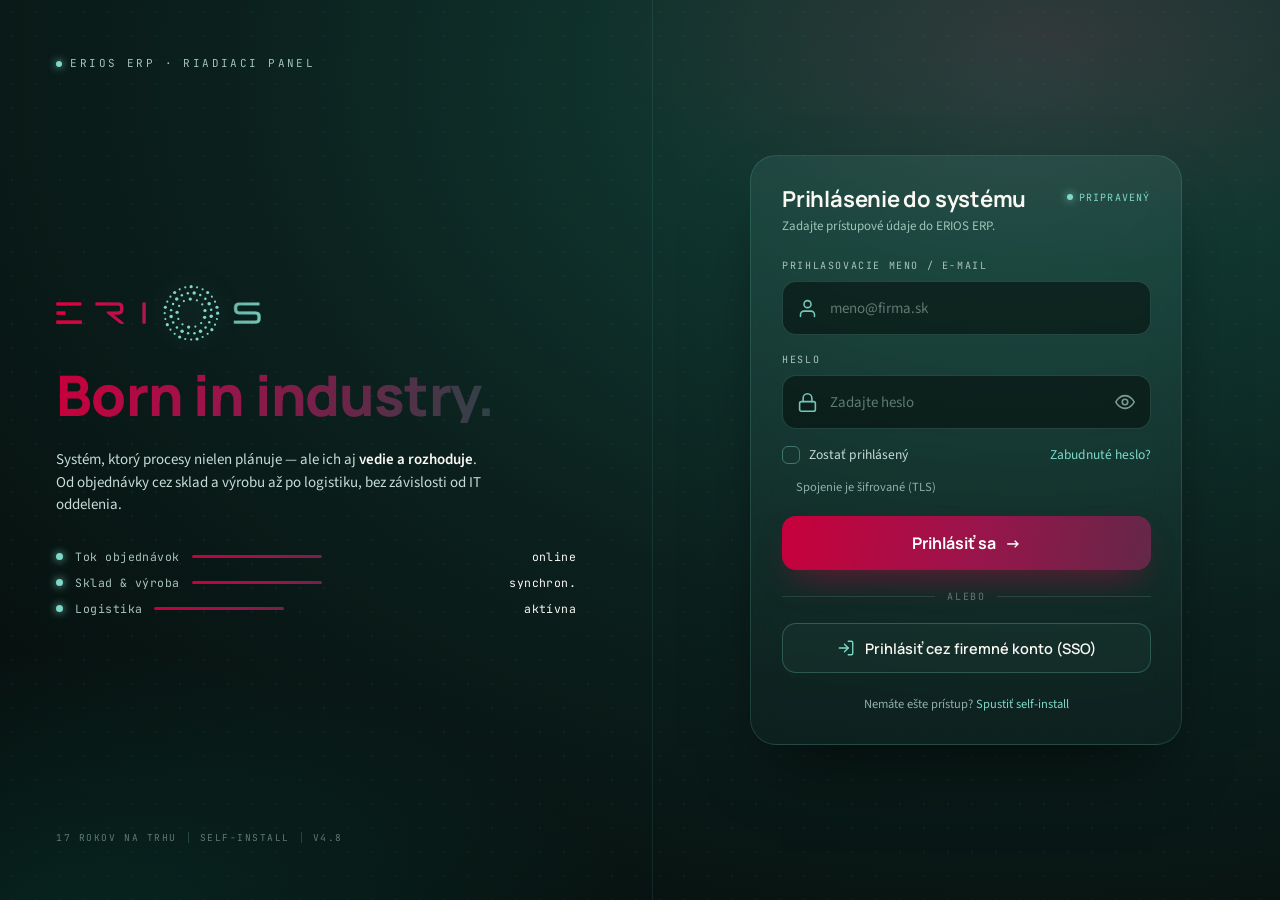
==== eri-login.html @ 65084e78 "Create eri-login.html" ====
<!DOCTYPE html><html lang="sk"><head><meta charset="UTF-8">
<meta name="viewport" content="width=device-width, initial-scale=1.0">
<meta name="theme-color" content="#0B201D">
<title>ERIOS ERP — Prihlásenie</title>
<link rel="preconnect" href="https://fonts.googleapis.com"><link rel="preconnect" href="https://fonts.gstatic.com" crossorigin>
<link href="https://fonts.googleapis.com/css2?family=Manrope:wght@500;600;700;800&family=Source+Sans+3:ital,wght@0,400;0,500;0,600;1,400&family=JetBrains+Mono:wght@400;500;700&display=swap" rel="stylesheet">
<style>
:root{--crimson:#C8003C;--magenta:#98154B;--plum:#6C2448;--teal:#0C5448;--teal-ink:#0B201D;
  --paper:#FAF8F3;--ink:#0E211C;--teal-light:#7FD9C9;
  --grad:linear-gradient(100deg,var(--crimson) 0%,var(--magenta) 32%,var(--plum) 55%,var(--teal) 100%);
  --font-d:'Manrope',system-ui,sans-serif;--font-b:'Source Sans 3',system-ui,sans-serif;--font-m:'JetBrains Mono',ui-monospace,monospace}
*{margin:0;padding:0;box-sizing:border-box}
html,body{height:100%}
body{font-family:var(--font-b);color:var(--paper);background:#050b0a;-webkit-font-smoothing:antialiased;min-height:100vh;
  display:grid;place-items:stretch}

/* ====== layout shell ====== */
#app{position:relative;min-height:100vh;overflow:hidden;isolation:isolate;display:grid;
  grid-template-columns:1.02fr .98fr;
  background:radial-gradient(120% 120% at 80% 8%,#15463c 0%,var(--teal-ink) 52%,#050b0a 100%)}
#app::before{content:"";position:absolute;inset:0;z-index:0;pointer-events:none;
  background:
    radial-gradient(60% 40% at 82% 4%,rgba(200,0,60,.16),transparent 60%),
    radial-gradient(72% 50% at 6% 102%,rgba(12,84,72,.34),transparent 60%),
    radial-gradient(rgba(127,217,201,.055) 1px,transparent 1.5px) 0 0/24px 24px}

/* ====== left: brand / story panel ====== */
.side{position:relative;z-index:6;display:flex;flex-direction:column;justify-content:space-between;
  padding:clamp(34px,4.4vw,64px);border-right:1px solid rgba(127,217,201,.10)}
.side .top{display:flex;align-items:center;gap:14px;opacity:0;animation:rise .7s .05s cubic-bezier(.2,.7,.2,1) forwards}
.tag{font-family:var(--font-m);font-size:11px;letter-spacing:.22em;text-transform:uppercase;color:#9fc3ba}
.tag .pip{display:inline-block;width:6px;height:6px;border-radius:50%;background:var(--teal-light);box-shadow:0 0 8px var(--teal-light);margin-right:8px;vertical-align:middle;animation:pulse 2.6s ease-in-out infinite}

.hero{display:flex;flex-direction:column;gap:26px;max-width:520px}
.logo-live{display:flex;align-items:center;height:clamp(46px,4.4vw,60px);opacity:0;animation:rise .8s .14s cubic-bezier(.2,.7,.2,1) forwards}
.logo-live .eri{height:100%;width:auto;display:block}
.logo-live .s{height:100%;width:auto;display:block;margin-left:13px}
.logo-live .o-spin{height:100%;aspect-ratio:1;display:block;margin-left:15px;filter:drop-shadow(0 0 12px rgba(127,217,201,.32))}
.o-spin circle{fill:var(--teal-light)}.o-spin .ring{transform-origin:50px 50px}
.o-spin .rA{animation:spin 42s linear infinite}.o-spin .rB{animation:spin 30s linear infinite reverse}.o-spin .rC{animation:spin 22s linear infinite}
@keyframes spin{to{transform:rotate(360deg)}}

.born-grad{font-family:var(--font-d);font-weight:800;font-size:clamp(34px,4.6vw,56px);line-height:1.0;letter-spacing:-.015em;
  background:var(--grad);-webkit-background-clip:text;background-clip:text;color:transparent;
  opacity:0;animation:rise .8s .22s cubic-bezier(.2,.7,.2,1) forwards}
.lede{font-size:clamp(15px,1.1vw,17px);line-height:1.5;color:#c6ddd6;max-width:430px;
  opacity:0;animation:rise .8s .3s cubic-bezier(.2,.7,.2,1) forwards}
.lede b{color:var(--paper);font-weight:600}

/* telemetry strip — industrial control-panel flavour */
.telemetry{display:flex;flex-direction:column;gap:11px;margin-top:6px;
  opacity:0;animation:rise .8s .38s cubic-bezier(.2,.7,.2,1) forwards}
.tele-row{display:flex;align-items:center;gap:12px;font-family:var(--font-m);font-size:11.5px;letter-spacing:.04em;color:#a9c4bc}
.tele-row .dot{width:7px;height:7px;border-radius:50%;background:var(--teal-light);box-shadow:0 0 8px var(--teal-light);flex:0 0 auto}
.tele-row .val{color:var(--paper);margin-left:auto}
.tele-row .track{flex:1;height:3px;border-radius:99px;background:rgba(127,217,201,.14);overflow:hidden;max-width:130px}
.tele-row .track i{display:block;height:100%;border-radius:99px;background:var(--grad);background-size:200% 100%;animation:flow 3.4s linear infinite}

.side .foot{display:flex;align-items:center;gap:11px;font-family:var(--font-m);font-size:9.5px;letter-spacing:.16em;text-transform:uppercase;color:#5f7a72;
  opacity:0;animation:rise .8s .5s cubic-bezier(.2,.7,.2,1) forwards}
.side .foot .bar{width:1px;height:11px;background:rgba(127,217,201,.22)}

/* ====== right: login form panel ====== */
.formwrap{position:relative;z-index:6;display:flex;align-items:center;justify-content:center;padding:clamp(28px,3.4vw,56px)}
.card{width:100%;max-width:432px;background:linear-gradient(180deg,rgba(127,217,201,.10),rgba(127,217,201,.03));
  border:1px solid rgba(127,217,201,.16);border-radius:26px;padding:clamp(26px,2.4vw,38px);
  backdrop-filter:blur(14px);-webkit-backdrop-filter:blur(14px);box-shadow:0 34px 70px -30px rgba(0,0,0,.72);
  opacity:0;animation:rise .8s .3s cubic-bezier(.2,.7,.2,1) forwards}
.card-head{display:flex;justify-content:space-between;align-items:flex-start;margin-bottom:24px;gap:14px}
.card-head h1{font-family:var(--font-d);font-weight:700;font-size:22px;letter-spacing:-.01em;line-height:1.15}
.card-head .sub{font-size:13px;color:#9fc3ba;margin-top:5px}
.mode{font-family:var(--font-m);font-size:10px;letter-spacing:.12em;text-transform:uppercase;color:var(--teal-light);
  display:flex;align-items:center;gap:6px;white-space:nowrap;padding-top:4px}
.mode .pip{width:6px;height:6px;border-radius:50%;background:var(--teal-light);box-shadow:0 0 8px var(--teal-light)}

.field-label{font-family:var(--font-m);font-size:10px;letter-spacing:.16em;text-transform:uppercase;color:#a9c4bc;margin:18px 0 9px;display:block}
.field-label:first-of-type{margin-top:0}
.field{position:relative;display:flex;align-items:center;gap:12px;background:rgba(5,11,10,.55);
  border:1.5px solid rgba(127,217,201,.2);border-radius:14px;padding:0 14px;height:54px;
  transition:border-color .2s,box-shadow .2s,background .2s}
.field.on{border-color:var(--teal-light);box-shadow:0 0 0 4px rgba(127,217,201,.12);background:rgba(5,11,10,.7)}
#app.error .field{border-color:#ff476f;box-shadow:0 0 0 4px rgba(200,0,60,.16)}
.field .ic{flex:0 0 auto;width:21px;height:21px;color:var(--teal-light);opacity:.9}
.field input{flex:1;background:none;border:0;outline:none;color:var(--paper);font-family:var(--font-b);font-size:15px;height:100%}
.field input::placeholder{color:#5f7a72}
.field .eye{flex:0 0 auto;width:22px;height:22px;color:#7c9a92;cursor:pointer;transition:color .2s}
.field .eye:hover{color:var(--teal-light)}

.row{display:flex;align-items:center;justify-content:space-between;margin-top:16px;gap:10px}
.remember{display:flex;align-items:center;gap:9px;cursor:pointer;font-size:13.5px;color:#c6ddd6;user-select:none}
.box{width:18px;height:18px;border-radius:6px;border:1.5px solid rgba(127,217,201,.4);display:grid;place-items:center;transition:.18s;flex:0 0 auto}
.remember input{display:none}
.remember input:checked + .box{background:var(--grad);border-color:transparent}
.box svg{width:11px;height:11px;color:#fff;opacity:0;transition:.18s;transform:scale(.6)}
.remember input:checked + .box svg{opacity:1;transform:scale(1)}
.forgot{font-size:13.5px;color:var(--teal-light);text-decoration:none;transition:.2s}
.forgot:hover{text-decoration:underline;text-underline-offset:3px}

.hint{display:flex;align-items:center;gap:8px;margin-top:14px;min-height:16px;font-size:12.5px;color:#8fb0a8;transition:color .2s}
.hint .pip{width:6px;height:6px;border-radius:50%;background:var(--teal-light);box-shadow:0 0 8px var(--teal-light);flex:0 0 auto;opacity:0;transition:.2s}
#app.scanning .hint{color:var(--teal-light)}#app.scanning .hint .pip{opacity:1}
#app.error .hint{color:#ff7d9c}#app.error .hint .pip{opacity:1;background:#ff476f;box-shadow:0 0 8px #ff476f}

.btn{margin-top:20px;width:100%;height:54px;border:0;cursor:pointer;border-radius:14px;background:var(--grad);background-size:170% 100%;
  color:#fff;font-family:var(--font-d);font-weight:700;font-size:16px;display:flex;align-items:center;justify-content:center;gap:9px;
  box-shadow:0 16px 34px -14px rgba(200,0,60,.6);transition:transform .16s,box-shadow .25s,background-position .4s}
.btn:hover{transform:translateY(-2px);background-position:100% 0;box-shadow:0 22px 44px -14px rgba(200,0,60,.7)}
.btn:active{transform:translateY(0)}
.btn .arr{transition:transform .2s}.btn:hover .arr{transform:translateX(4px)}
#app.scanning .btn{pointer-events:none;opacity:.85}

.divider{display:flex;align-items:center;gap:12px;margin:20px 0;color:#5f7a72;font-family:var(--font-m);font-size:10px;letter-spacing:.16em;text-transform:uppercase}
.divider::before,.divider::after{content:"";flex:1;height:1px;background:rgba(127,217,201,.16)}
.btn-sso{width:100%;height:50px;border:1px solid rgba(127,217,201,.25);background:rgba(127,217,201,.04);cursor:pointer;border-radius:14px;
  color:var(--paper);font-family:var(--font-d);font-weight:600;font-size:14.5px;display:flex;align-items:center;justify-content:center;gap:10px;
  transition:border-color .2s,background .2s,transform .16s}
.btn-sso:hover{border-color:var(--teal-light);background:rgba(127,217,201,.09);transform:translateY(-1px)}
.btn-sso svg{width:18px;height:18px;color:var(--teal-light)}

.note{margin-top:22px;text-align:center;font-size:12.5px;color:#8fb0a8}
.note a{color:var(--teal-light);text-decoration:none}.note a:hover{text-decoration:underline;text-underline-offset:3px}

@keyframes spin{to{transform:rotate(360deg)}}
@keyframes rise{from{opacity:0;transform:translateY(14px)}to{opacity:1;transform:none}}
@keyframes pulse{0%,100%{opacity:1}50%{opacity:.35}}
@keyframes flow{to{background-position:200% 0}}
#app.error .card{animation:shake .42s cubic-bezier(.36,.07,.19,.97)}
@keyframes shake{10%,90%{transform:translateX(-2px)}20%,80%{transform:translateX(4px)}30%,50%,70%{transform:translateX(-6px)}40%,60%{transform:translateX(6px)}}
@media (prefers-reduced-motion:reduce){*{animation:none!important}.side .top,.logo-live,.born-grad,.lede,.telemetry,.side .foot,.card{opacity:1}}

/* ====== responsive: stack on narrow screens ====== */
@media (max-width:900px){
  #app{grid-template-columns:1fr}
  .side{border-right:0;border-bottom:1px solid rgba(127,217,201,.10);padding:30px 26px 28px;gap:22px}
  .side .top{margin-bottom:4px}
  .hero{gap:18px}
  .telemetry,.side .foot{display:none}
  .born-grad{font-size:clamp(30px,9vw,40px)}
  .lede{font-size:14.5px}
  .formwrap{padding:26px 22px 40px}
}
@media (max-width:480px){
  .card{padding:24px 20px;border-radius:22px}
  .card-head h1{font-size:20px}
}
</style></head>
<body><div id="app">

  <!-- LEFT: brand / story -->
  <aside class="side">
    <div class="top">
      <span class="tag"><span class="pip"></span>ERIOS ERP · Riadiaci panel</span>
    </div>

    <div class="hero">
      <div class="logo-live">
        <img class="eri" alt="ERI" src="[data-uri]">
        <svg class="o-spin" viewBox="0 0 100 100" aria-hidden="true">
  <g class="ring rA"><circle cx="97.00" cy="50.00" r="2.80"/><circle cx="95.82" cy="60.46" r="1.90"/><circle cx="92.35" cy="70.39" r="1.90"/><circle cx="86.75" cy="79.30" r="2.80"/><circle cx="79.30" cy="86.75" r="1.90"/><circle cx="70.39" cy="92.35" r="1.90"/><circle cx="60.46" cy="95.82" r="2.80"/><circle cx="50.00" cy="97.00" r="1.90"/><circle cx="39.54" cy="95.82" r="1.90"/><circle cx="29.61" cy="92.35" r="2.80"/><circle cx="20.70" cy="86.75" r="1.90"/><circle cx="13.25" cy="79.30" r="1.90"/><circle cx="7.65" cy="70.39" r="2.80"/><circle cx="4.18" cy="60.46" r="1.90"/><circle cx="3.00" cy="50.00" r="1.90"/><circle cx="4.18" cy="39.54" r="2.80"/><circle cx="7.65" cy="29.61" r="1.90"/><circle cx="13.25" cy="20.70" r="1.90"/><circle cx="20.70" cy="13.25" r="2.80"/><circle cx="29.61" cy="7.65" r="1.90"/><circle cx="39.54" cy="4.18" r="1.90"/><circle cx="50.00" cy="3.00" r="2.80"/><circle cx="60.46" cy="4.18" r="1.90"/><circle cx="70.39" cy="7.65" r="1.90"/><circle cx="79.30" cy="13.25" r="2.80"/><circle cx="86.75" cy="20.70" r="1.90"/><circle cx="92.35" cy="29.61" r="1.90"/><circle cx="95.82" cy="39.54" r="2.80"/></g>
  <g class="ring rB"><circle cx="85.60" cy="55.38" r="3.10"/><circle cx="82.19" cy="66.12" r="2.20"/><circle cx="75.64" cy="75.27" r="2.20"/><circle cx="66.57" cy="81.96" r="3.10"/><circle cx="55.88" cy="85.52" r="2.20"/><circle cx="44.62" cy="85.60" r="2.20"/><circle cx="33.88" cy="82.19" r="3.10"/><circle cx="24.73" cy="75.64" r="2.20"/><circle cx="18.04" cy="66.57" r="2.20"/><circle cx="14.48" cy="55.88" r="3.10"/><circle cx="14.40" cy="44.62" r="2.20"/><circle cx="17.81" cy="33.88" r="2.20"/><circle cx="24.36" cy="24.73" r="3.10"/><circle cx="33.43" cy="18.04" r="2.20"/><circle cx="44.12" cy="14.48" r="2.20"/><circle cx="55.38" cy="14.40" r="3.10"/><circle cx="66.12" cy="17.81" r="2.20"/><circle cx="75.27" cy="24.36" r="2.20"/><circle cx="81.96" cy="33.43" r="3.10"/><circle cx="85.52" cy="44.12" r="2.20"/></g>
  <g class="ring rC"><circle cx="73.88" cy="57.39" r="2.90"/><circle cx="67.71" cy="67.64" r="2.00"/><circle cx="57.49" cy="73.85" r="2.00"/><circle cx="45.54" cy="74.60" r="2.90"/><circle cx="34.62" cy="69.71" r="2.00"/><circle cx="27.22" cy="60.31" r="2.00"/><circle cx="25.04" cy="48.54" r="2.90"/><circle cx="28.58" cy="37.11" r="2.00"/><circle cx="37.02" cy="28.63" r="2.00"/><circle cx="48.44" cy="25.05" r="2.90"/><circle cx="60.21" cy="27.18" r="2.00"/><circle cx="69.65" cy="34.54" r="2.00"/><circle cx="74.58" cy="45.44" r="2.90"/></g>
</svg>
        <img class="s" alt="S" src="[data-uri]">
      </div>
      <h1 class="born-grad">Born in industry.</h1>
      <p class="lede">Systém, ktorý procesy nielen plánuje — ale ich aj <b>vedie a rozhoduje</b>. Od objednávky cez sklad a výrobu až po logistiku, bez závislosti od IT oddelenia.</p>

      <div class="telemetry">
        <div class="tele-row"><span class="dot"></span>Tok objednávok<span class="track"><i style="animation-delay:0s"></i></span><span class="val">online</span></div>
        <div class="tele-row"><span class="dot"></span>Sklad &amp; výroba<span class="track"><i style="animation-delay:-1.1s"></i></span><span class="val">synchron.</span></div>
        <div class="tele-row"><span class="dot"></span>Logistika<span class="track"><i style="animation-delay:-2.2s"></i></span><span class="val">aktívna</span></div>
      </div>
    </div>

    <div class="foot"><span>17 rokov na trhu</span><span class="bar"></span><span>self-install</span><span class="bar"></span><span>v4.8</span></div>
  </aside>

  <!-- RIGHT: login form -->
  <main class="formwrap">
    <div class="card">
      <div class="card-head">
        <div>
          <h1>Prihlásenie do systému</h1>
          <p class="sub">Zadajte prístupové údaje do ERIOS ERP.</p>
        </div>
        <span class="mode" id="mode"><span class="pip"></span>Pripravený</span>
      </div>

      <label class="field-label" for="user">Prihlasovacie meno / e-mail</label>
      <div class="field" id="f-user">
        <svg class="ic" viewBox="0 0 24 24" fill="none" stroke="currentColor" stroke-width="1.8" stroke-linecap="round" stroke-linejoin="round"><path d="M20 21v-2a4 4 0 0 0-4-4H8a4 4 0 0 0-4 4v2"/><circle cx="12" cy="7" r="4"/></svg>
        <input id="user" type="text" placeholder="meno@firma.sk" autocomplete="username" spellcheck="false">
      </div>

      <label class="field-label" for="pw">Heslo</label>
      <div class="field" id="f-pw">
        <svg class="ic" viewBox="0 0 24 24" fill="none" stroke="currentColor" stroke-width="1.8" stroke-linecap="round" stroke-linejoin="round"><rect x="3" y="11" width="18" height="11" rx="2"/><path d="M7 11V7a5 5 0 0 1 10 0v4"/></svg>
        <input id="pw" type="password" placeholder="Zadajte heslo" autocomplete="current-password" spellcheck="false">
        <svg class="eye" id="eye" viewBox="0 0 24 24" fill="none" stroke="currentColor" stroke-width="1.8" stroke-linecap="round" stroke-linejoin="round"><path d="M2 12s3.5-7 10-7 10 7 10 7-3.5 7-10 7-10-7-10-7Z"/><circle cx="12" cy="12" r="3"/></svg>
      </div>

      <div class="row">
        <label class="remember"><input type="checkbox" id="remember"><span class="box"><svg viewBox="0 0 24 24" fill="none" stroke="currentColor" stroke-width="3" stroke-linecap="round" stroke-linejoin="round"><path d="M20 6 9 17l-5-5"/></svg></span>Zostať prihlásený</label>
        <a class="forgot" href="#" id="forgot">Zabudnuté heslo?</a>
      </div>

      <div class="hint" id="hint"><span class="pip"></span><span id="hint-txt">Spojenie je šifrované (TLS)</span></div>

      <button class="btn" id="loginBtn">Prihlásiť sa <span class="arr">&rarr;</span></button>

      <div class="divider">alebo</div>

      <button class="btn-sso" id="ssoBtn">
        <svg viewBox="0 0 24 24" fill="none" stroke="currentColor" stroke-width="1.8" stroke-linecap="round" stroke-linejoin="round"><path d="M15 3h4a2 2 0 0 1 2 2v14a2 2 0 0 1-2 2h-4"/><path d="m10 17 5-5-5-5"/><path d="M15 12H3"/></svg>
        Prihlásiť cez firemné konto (SSO)
      </button>

      <p class="note">Nemáte ešte prístup? <a href="#" id="install">Spustiť self-install</a></p>
    </div>
  </main>

</div>
<script>
const app=document.getElementById('app'),user=document.getElementById('user'),pw=document.getElementById('pw'),
  btn=document.getElementById('loginBtn'),mode=document.getElementById('mode'),hintTxt=document.getElementById('hint-txt'),
  fUser=document.getElementById('f-user'),fPw=document.getElementById('f-pw'),eye=document.getElementById('eye');

const st={
  rest:{m:'Pripravený',h:'Spojenie je šifrované (TLS)'},
  focused:{m:'Zadávanie',h:'Zadajte prihlasovacie údaje'},
  scanning:{m:'Overujem…',h:'Overujem prístupové údaje…'},
  error:{m:'Odmietnuté',h:'Nesprávne meno alebo heslo — skúste znova'}
};
function set(s){app.className=(s==='rest'?'':s);mode.innerHTML='<span class="pip"></span>'+st[s].m;hintTxt.textContent=st[s].h;}

// field focus glow
[ [user,fUser],[pw,fPw] ].forEach(([inp,box])=>{
  inp.addEventListener('focus',()=>{box.classList.add('on');if(!app.className)set('focused');});
  inp.addEventListener('blur',()=>{box.classList.remove('on');if(!user.value&&!pw.value)set('rest');});
});

// show / hide password
eye.addEventListener('click',()=>{
  const show=pw.type==='password';pw.type=show?'text':'password';
  eye.style.color=show?'var(--teal-light)':'';
});

// submit
function attempt(){
  set('scanning');
  setTimeout(()=>{
    if(user.value.trim().length>=4 && pw.value.length>=4){
      mode.innerHTML='<span class="pip"></span>Vitajte';hintTxt.textContent='Prihlásenie úspešné — presmerúvam…';app.className='';
    } else { set('error'); }
  },1300);
}
btn.addEventListener('click',attempt);
[user,pw].forEach(i=>i.addEventListener('keydown',e=>{if(e.key==='Enter')attempt();}));

document.getElementById('ssoBtn').addEventListener('click',()=>{set('scanning');hintTxt.textContent='Presmerúvam na firemné konto…';});
document.getElementById('forgot').addEventListener('click',e=>{e.preventDefault();hintTxt.textContent='Odkaz na obnovu hesla bol odoslaný na e-mail.';});
document.getElementById('install').addEventListener('click',e=>e.preventDefault());
</script></body></html>
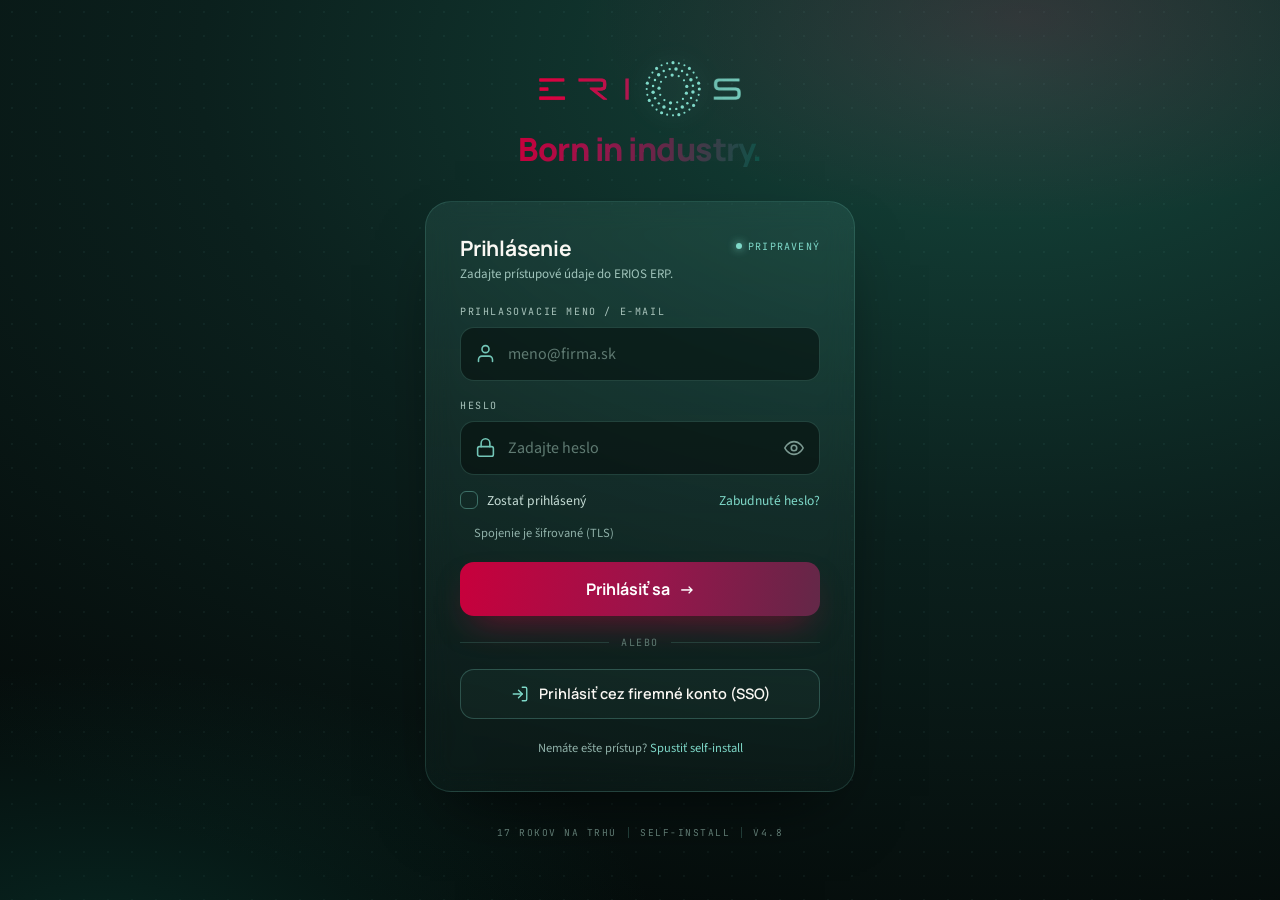
==== commit c80ef27a: "Update eri-login.html" ====
--- a/eri-login.html
+++ b/eri-login.html
@@ -1,7 +1,16 @@
 <!DOCTYPE html><html lang="sk"><head><meta charset="UTF-8">
-<meta name="viewport" content="width=device-width, initial-scale=1.0">
+<meta name="viewport" content="width=device-width, initial-scale=1.0, viewport-fit=cover">
+<title>ERIOS ERP — Prihlásenie</title>
+<meta name="description" content="Prihlásenie do systému ERIOS ERP.">
 <meta name="theme-color" content="#0B201D">
-<title>ERIOS ERP — Prihlásenie</title>
+<!-- PWA -->
+<link rel="manifest" href="[data-uri]">
+<meta name="mobile-web-app-capable" content="yes">
+<meta name="apple-mobile-web-app-capable" content="yes">
+<meta name="apple-mobile-web-app-status-bar-style" content="black-translucent">
+<meta name="apple-mobile-web-app-title" content="ERIOS">
+<link rel="apple-touch-icon" href="[data-uri]">
+<link rel="icon" href="[data-uri]">
 <link rel="preconnect" href="https://fonts.googleapis.com"><link rel="preconnect" href="https://fonts.gstatic.com" crossorigin>
 <link href="https://fonts.googleapis.com/css2?family=Manrope:wght@500;600;700;800&family=Source+Sans+3:ital,wght@0,400;0,500;0,600;1,400&family=JetBrains+Mono:wght@400;500;700&display=swap" rel="stylesheet">
 <style>
@@ -10,64 +19,44 @@
   --grad:linear-gradient(100deg,var(--crimson) 0%,var(--magenta) 32%,var(--plum) 55%,var(--teal) 100%);
   --font-d:'Manrope',system-ui,sans-serif;--font-b:'Source Sans 3',system-ui,sans-serif;--font-m:'JetBrains Mono',ui-monospace,monospace}
 *{margin:0;padding:0;box-sizing:border-box}
-html,body{height:100%}
-body{font-family:var(--font-b);color:var(--paper);background:#050b0a;-webkit-font-smoothing:antialiased;min-height:100vh;
-  display:grid;place-items:stretch}
-
-/* ====== layout shell ====== */
-#app{position:relative;min-height:100vh;overflow:hidden;isolation:isolate;display:grid;
-  grid-template-columns:1.02fr .98fr;
-  background:radial-gradient(120% 120% at 80% 8%,#15463c 0%,var(--teal-ink) 52%,#050b0a 100%)}
+html,body{min-height:100%}
+body{font-family:var(--font-b);color:var(--paper);background:#050b0a;-webkit-font-smoothing:antialiased}
+
+#app{position:relative;min-height:100svh;overflow:hidden;isolation:isolate;display:flex;align-items:center;justify-content:center;
+  padding:clamp(20px,5vw,48px);
+  padding-top:max(clamp(20px,5vw,48px),env(safe-area-inset-top));
+  padding-bottom:max(clamp(20px,5vw,48px),env(safe-area-inset-bottom));
+  padding-left:max(clamp(20px,5vw,48px),env(safe-area-inset-left));
+  padding-right:max(clamp(20px,5vw,48px),env(safe-area-inset-right));
+  background:radial-gradient(120% 100% at 78% 8%,#15463c 0%,var(--teal-ink) 52%,#050b0a 100%)}
 #app::before{content:"";position:absolute;inset:0;z-index:0;pointer-events:none;
   background:
-    radial-gradient(60% 40% at 82% 4%,rgba(200,0,60,.16),transparent 60%),
-    radial-gradient(72% 50% at 6% 102%,rgba(12,84,72,.34),transparent 60%),
+    radial-gradient(58% 38% at 80% 2%,rgba(200,0,60,.16),transparent 60%),
+    radial-gradient(72% 50% at 8% 104%,rgba(12,84,72,.34),transparent 60%),
     radial-gradient(rgba(127,217,201,.055) 1px,transparent 1.5px) 0 0/24px 24px}
 
-/* ====== left: brand / story panel ====== */
-.side{position:relative;z-index:6;display:flex;flex-direction:column;justify-content:space-between;
-  padding:clamp(34px,4.4vw,64px);border-right:1px solid rgba(127,217,201,.10)}
-.side .top{display:flex;align-items:center;gap:14px;opacity:0;animation:rise .7s .05s cubic-bezier(.2,.7,.2,1) forwards}
-.tag{font-family:var(--font-m);font-size:11px;letter-spacing:.22em;text-transform:uppercase;color:#9fc3ba}
-.tag .pip{display:inline-block;width:6px;height:6px;border-radius:50%;background:var(--teal-light);box-shadow:0 0 8px var(--teal-light);margin-right:8px;vertical-align:middle;animation:pulse 2.6s ease-in-out infinite}
-
-.hero{display:flex;flex-direction:column;gap:26px;max-width:520px}
-.logo-live{display:flex;align-items:center;height:clamp(46px,4.4vw,60px);opacity:0;animation:rise .8s .14s cubic-bezier(.2,.7,.2,1) forwards}
+/* centered column */
+.shell{position:relative;z-index:6;width:100%;max-width:430px;display:flex;flex-direction:column;align-items:center;gap:clamp(22px,4vh,34px)}
+
+/* brand */
+.brand{display:flex;flex-direction:column;align-items:center;gap:16px;text-align:center;
+  opacity:0;animation:rise .8s .06s cubic-bezier(.2,.7,.2,1) forwards}
+.logo-live{display:flex;align-items:center;justify-content:center;height:clamp(44px,12vw,56px)}
 .logo-live .eri{height:100%;width:auto;display:block}
-.logo-live .s{height:100%;width:auto;display:block;margin-left:13px}
-.logo-live .o-spin{height:100%;aspect-ratio:1;display:block;margin-left:15px;filter:drop-shadow(0 0 12px rgba(127,217,201,.32))}
+.logo-live .s{height:100%;width:auto;display:block;margin-left:12px}
+.logo-live .o-spin{height:100%;aspect-ratio:1;display:block;margin-left:14px;filter:drop-shadow(0 0 12px rgba(127,217,201,.32))}
 .o-spin circle{fill:var(--teal-light)}.o-spin .ring{transform-origin:50px 50px}
 .o-spin .rA{animation:spin 42s linear infinite}.o-spin .rB{animation:spin 30s linear infinite reverse}.o-spin .rC{animation:spin 22s linear infinite}
-@keyframes spin{to{transform:rotate(360deg)}}
-
-.born-grad{font-family:var(--font-d);font-weight:800;font-size:clamp(34px,4.6vw,56px);line-height:1.0;letter-spacing:-.015em;
-  background:var(--grad);-webkit-background-clip:text;background-clip:text;color:transparent;
-  opacity:0;animation:rise .8s .22s cubic-bezier(.2,.7,.2,1) forwards}
-.lede{font-size:clamp(15px,1.1vw,17px);line-height:1.5;color:#c6ddd6;max-width:430px;
-  opacity:0;animation:rise .8s .3s cubic-bezier(.2,.7,.2,1) forwards}
-.lede b{color:var(--paper);font-weight:600}
-
-/* telemetry strip — industrial control-panel flavour */
-.telemetry{display:flex;flex-direction:column;gap:11px;margin-top:6px;
-  opacity:0;animation:rise .8s .38s cubic-bezier(.2,.7,.2,1) forwards}
-.tele-row{display:flex;align-items:center;gap:12px;font-family:var(--font-m);font-size:11.5px;letter-spacing:.04em;color:#a9c4bc}
-.tele-row .dot{width:7px;height:7px;border-radius:50%;background:var(--teal-light);box-shadow:0 0 8px var(--teal-light);flex:0 0 auto}
-.tele-row .val{color:var(--paper);margin-left:auto}
-.tele-row .track{flex:1;height:3px;border-radius:99px;background:rgba(127,217,201,.14);overflow:hidden;max-width:130px}
-.tele-row .track i{display:block;height:100%;border-radius:99px;background:var(--grad);background-size:200% 100%;animation:flow 3.4s linear infinite}
-
-.side .foot{display:flex;align-items:center;gap:11px;font-family:var(--font-m);font-size:9.5px;letter-spacing:.16em;text-transform:uppercase;color:#5f7a72;
-  opacity:0;animation:rise .8s .5s cubic-bezier(.2,.7,.2,1) forwards}
-.side .foot .bar{width:1px;height:11px;background:rgba(127,217,201,.22)}
-
-/* ====== right: login form panel ====== */
-.formwrap{position:relative;z-index:6;display:flex;align-items:center;justify-content:center;padding:clamp(28px,3.4vw,56px)}
-.card{width:100%;max-width:432px;background:linear-gradient(180deg,rgba(127,217,201,.10),rgba(127,217,201,.03));
-  border:1px solid rgba(127,217,201,.16);border-radius:26px;padding:clamp(26px,2.4vw,38px);
+.born-grad{font-family:var(--font-d);font-weight:800;font-size:clamp(24px,7vw,32px);line-height:1.04;letter-spacing:-.015em;
+  background:var(--grad);-webkit-background-clip:text;background-clip:text;color:transparent}
+
+/* card */
+.card{width:100%;background:linear-gradient(180deg,rgba(127,217,201,.10),rgba(127,217,201,.03));
+  border:1px solid rgba(127,217,201,.16);border-radius:26px;padding:clamp(24px,6vw,34px);
   backdrop-filter:blur(14px);-webkit-backdrop-filter:blur(14px);box-shadow:0 34px 70px -30px rgba(0,0,0,.72);
-  opacity:0;animation:rise .8s .3s cubic-bezier(.2,.7,.2,1) forwards}
-.card-head{display:flex;justify-content:space-between;align-items:flex-start;margin-bottom:24px;gap:14px}
-.card-head h1{font-family:var(--font-d);font-weight:700;font-size:22px;letter-spacing:-.01em;line-height:1.15}
+  opacity:0;animation:rise .8s .18s cubic-bezier(.2,.7,.2,1) forwards}
+.card-head{display:flex;justify-content:space-between;align-items:flex-start;margin-bottom:22px;gap:14px}
+.card-head h1{font-family:var(--font-d);font-weight:700;font-size:21px;letter-spacing:-.01em;line-height:1.15}
 .card-head .sub{font-size:13px;color:#9fc3ba;margin-top:5px}
 .mode{font-family:var(--font-m);font-size:10px;letter-spacing:.12em;text-transform:uppercase;color:var(--teal-light);
   display:flex;align-items:center;gap:6px;white-space:nowrap;padding-top:4px}
@@ -81,7 +70,7 @@
 .field.on{border-color:var(--teal-light);box-shadow:0 0 0 4px rgba(127,217,201,.12);background:rgba(5,11,10,.7)}
 #app.error .field{border-color:#ff476f;box-shadow:0 0 0 4px rgba(200,0,60,.16)}
 .field .ic{flex:0 0 auto;width:21px;height:21px;color:var(--teal-light);opacity:.9}
-.field input{flex:1;background:none;border:0;outline:none;color:var(--paper);font-family:var(--font-b);font-size:15px;height:100%}
+.field input{flex:1;min-width:0;background:none;border:0;outline:none;color:var(--paper);font-family:var(--font-b);font-size:16px;height:100%}
 .field input::placeholder{color:#5f7a72}
 .field .eye{flex:0 0 auto;width:22px;height:22px;color:#7c9a92;cursor:pointer;transition:color .2s}
 .field .eye:hover{color:var(--teal-light)}
@@ -117,42 +106,34 @@
 .btn-sso:hover{border-color:var(--teal-light);background:rgba(127,217,201,.09);transform:translateY(-1px)}
 .btn-sso svg{width:18px;height:18px;color:var(--teal-light)}
 
-.note{margin-top:22px;text-align:center;font-size:12.5px;color:#8fb0a8}
+.note{margin-top:20px;text-align:center;font-size:12.5px;color:#8fb0a8}
 .note a{color:var(--teal-light);text-decoration:none}.note a:hover{text-decoration:underline;text-underline-offset:3px}
+
+.foot{display:flex;align-items:center;justify-content:center;gap:11px;font-family:var(--font-m);font-size:9.5px;letter-spacing:.16em;text-transform:uppercase;color:#5f7a72;
+  opacity:0;animation:rise .8s .34s cubic-bezier(.2,.7,.2,1) forwards}
+.foot .bar{width:1px;height:11px;background:rgba(127,217,201,.22)}
 
 @keyframes spin{to{transform:rotate(360deg)}}
 @keyframes rise{from{opacity:0;transform:translateY(14px)}to{opacity:1;transform:none}}
-@keyframes pulse{0%,100%{opacity:1}50%{opacity:.35}}
-@keyframes flow{to{background-position:200% 0}}
 #app.error .card{animation:shake .42s cubic-bezier(.36,.07,.19,.97)}
 @keyframes shake{10%,90%{transform:translateX(-2px)}20%,80%{transform:translateX(4px)}30%,50%,70%{transform:translateX(-6px)}40%,60%{transform:translateX(6px)}}
-@media (prefers-reduced-motion:reduce){*{animation:none!important}.side .top,.logo-live,.born-grad,.lede,.telemetry,.side .foot,.card{opacity:1}}
-
-/* ====== responsive: stack on narrow screens ====== */
-@media (max-width:900px){
-  #app{grid-template-columns:1fr}
-  .side{border-right:0;border-bottom:1px solid rgba(127,217,201,.10);padding:30px 26px 28px;gap:22px}
-  .side .top{margin-bottom:4px}
-  .hero{gap:18px}
-  .telemetry,.side .foot{display:none}
-  .born-grad{font-size:clamp(30px,9vw,40px)}
-  .lede{font-size:14.5px}
-  .formwrap{padding:26px 22px 40px}
+@media (prefers-reduced-motion:reduce){*{animation:none!important}.brand,.card,.foot{opacity:1}}
+
+/* small phones: tighter */
+@media (max-width:380px){
+  .card{padding:22px 18px;border-radius:22px}
+  .card-head h1{font-size:19px}
+  .born-grad{font-size:22px}
 }
-@media (max-width:480px){
-  .card{padding:24px 20px;border-radius:22px}
-  .card-head h1{font-size:20px}
+/* installed PWA: a touch more breathing room at top for status bar */
+@media (display-mode:standalone){
+  #app{padding-top:max(34px,env(safe-area-inset-top))}
 }
 </style></head>
 <body><div id="app">
-
-  <!-- LEFT: brand / story -->
-  <aside class="side">
-    <div class="top">
-      <span class="tag"><span class="pip"></span>ERIOS ERP · Riadiaci panel</span>
-    </div>
-
-    <div class="hero">
+  <div class="shell">
+
+    <div class="brand">
       <div class="logo-live">
         <img class="eri" alt="ERI" src="[data-uri]">
         <svg class="o-spin" viewBox="0 0 100 100" aria-hidden="true">
@@ -163,24 +144,12 @@
         <img class="s" alt="S" src="[data-uri]">
       </div>
       <h1 class="born-grad">Born in industry.</h1>
-      <p class="lede">Systém, ktorý procesy nielen plánuje — ale ich aj <b>vedie a rozhoduje</b>. Od objednávky cez sklad a výrobu až po logistiku, bez závislosti od IT oddelenia.</p>
-
-      <div class="telemetry">
-        <div class="tele-row"><span class="dot"></span>Tok objednávok<span class="track"><i style="animation-delay:0s"></i></span><span class="val">online</span></div>
-        <div class="tele-row"><span class="dot"></span>Sklad &amp; výroba<span class="track"><i style="animation-delay:-1.1s"></i></span><span class="val">synchron.</span></div>
-        <div class="tele-row"><span class="dot"></span>Logistika<span class="track"><i style="animation-delay:-2.2s"></i></span><span class="val">aktívna</span></div>
-      </div>
     </div>
 
-    <div class="foot"><span>17 rokov na trhu</span><span class="bar"></span><span>self-install</span><span class="bar"></span><span>v4.8</span></div>
-  </aside>
-
-  <!-- RIGHT: login form -->
-  <main class="formwrap">
     <div class="card">
       <div class="card-head">
         <div>
-          <h1>Prihlásenie do systému</h1>
+          <h1>Prihlásenie</h1>
           <p class="sub">Zadajte prístupové údaje do ERIOS ERP.</p>
         </div>
         <span class="mode" id="mode"><span class="pip"></span>Pripravený</span>
@@ -189,7 +158,7 @@
       <label class="field-label" for="user">Prihlasovacie meno / e-mail</label>
       <div class="field" id="f-user">
         <svg class="ic" viewBox="0 0 24 24" fill="none" stroke="currentColor" stroke-width="1.8" stroke-linecap="round" stroke-linejoin="round"><path d="M20 21v-2a4 4 0 0 0-4-4H8a4 4 0 0 0-4 4v2"/><circle cx="12" cy="7" r="4"/></svg>
-        <input id="user" type="text" placeholder="meno@firma.sk" autocomplete="username" spellcheck="false">
+        <input id="user" type="text" inputmode="email" placeholder="meno@firma.sk" autocomplete="username" spellcheck="false">
       </div>
 
       <label class="field-label" for="pw">Heslo</label>
@@ -217,8 +186,10 @@
 
       <p class="note">Nemáte ešte prístup? <a href="#" id="install">Spustiť self-install</a></p>
     </div>
-  </main>
-
+
+    <div class="foot"><span>17 rokov na trhu</span><span class="bar"></span><span>self-install</span><span class="bar"></span><span>v4.8</span></div>
+
+  </div>
 </div>
 <script>
 const app=document.getElementById('app'),user=document.getElementById('user'),pw=document.getElementById('pw'),
@@ -233,19 +204,16 @@
 };
 function set(s){app.className=(s==='rest'?'':s);mode.innerHTML='<span class="pip"></span>'+st[s].m;hintTxt.textContent=st[s].h;}
 
-// field focus glow
 [ [user,fUser],[pw,fPw] ].forEach(([inp,box])=>{
   inp.addEventListener('focus',()=>{box.classList.add('on');if(!app.className)set('focused');});
   inp.addEventListener('blur',()=>{box.classList.remove('on');if(!user.value&&!pw.value)set('rest');});
 });
 
-// show / hide password
 eye.addEventListener('click',()=>{
   const show=pw.type==='password';pw.type=show?'text':'password';
   eye.style.color=show?'var(--teal-light)':'';
 });
 
-// submit
 function attempt(){
   set('scanning');
   setTimeout(()=>{
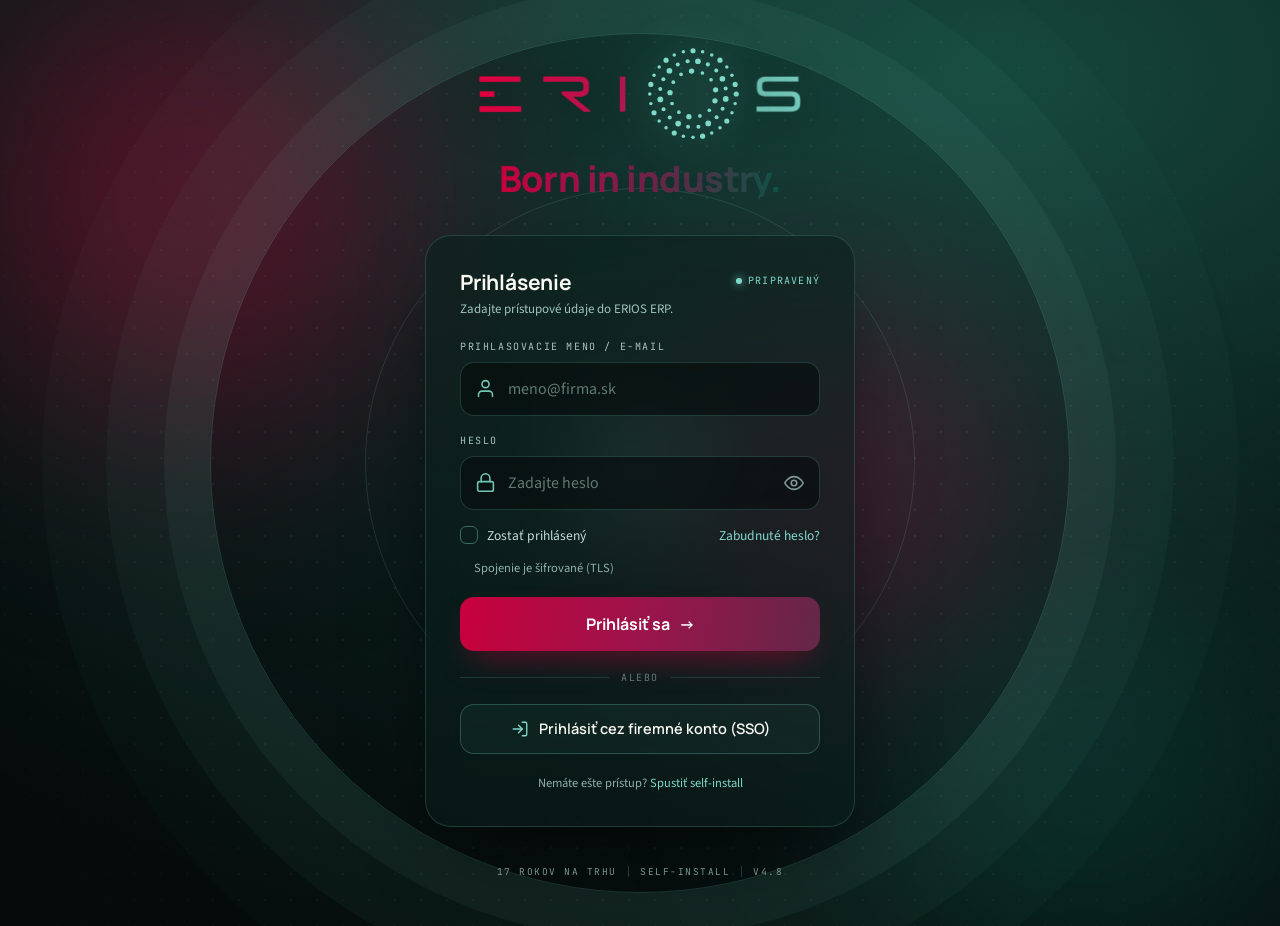
==== commit 13d12bbc: "Update eri-login.html" ====
--- a/eri-login.html
+++ b/eri-login.html
@@ -29,31 +29,53 @@
   padding-left:max(clamp(20px,5vw,48px),env(safe-area-inset-left));
   padding-right:max(clamp(20px,5vw,48px),env(safe-area-inset-right));
   background:radial-gradient(120% 100% at 78% 8%,#15463c 0%,var(--teal-ink) 52%,#050b0a 100%)}
-#app::before{content:"";position:absolute;inset:0;z-index:0;pointer-events:none;
-  background:
-    radial-gradient(58% 38% at 80% 2%,rgba(200,0,60,.16),transparent 60%),
-    radial-gradient(72% 50% at 8% 104%,rgba(12,84,72,.34),transparent 60%),
-    radial-gradient(rgba(127,217,201,.055) 1px,transparent 1.5px) 0 0/24px 24px}
+
+/* ===== živé pozadie: pulzujúce "oko" (prevzaté zo sekcie Born in industry) ===== */
+.bg{position:absolute;inset:0;z-index:0;overflow:hidden;pointer-events:none}
+.bg .blob{position:absolute;border-radius:50%;filter:blur(90px);opacity:.5;mix-blend-mode:screen;will-change:transform}
+.bg .b1{width:54vw;height:54vw;background:radial-gradient(circle,var(--crimson),transparent 68%);top:-16%;left:-12%;animation:blobA 19s ease-in-out infinite}
+.bg .b2{width:50vw;height:50vw;background:radial-gradient(circle,var(--teal),transparent 68%);bottom:-20%;right:-10%;animation:blobB 23s ease-in-out infinite}
+.bg .b3{width:42vw;height:42vw;background:radial-gradient(circle,var(--magenta),transparent 70%);top:22%;left:44%;animation:blobC 27s ease-in-out infinite}
+.bg .dots{position:absolute;inset:-25%;background-image:radial-gradient(rgba(127,217,201,.22) 1.3px,transparent 1.6px);background-size:26px 26px;opacity:.5;
+  animation:dotsDrift 26s linear infinite;
+  -webkit-mask-image:radial-gradient(circle at 50% 50%,#000 10%,transparent 72%);mask-image:radial-gradient(circle at 50% 50%,#000 10%,transparent 72%)}
+/* oko — sústredné pulzujúce krúžky + jemná zrenička */
+.eye{position:absolute;top:50%;left:50%;width:min(88vw,860px);aspect-ratio:1;transform:translate(-50%,-50%);border-radius:50%;
+  border:1px solid rgba(127,217,201,.20);
+  box-shadow:0 0 0 46px rgba(127,217,201,.055),0 0 0 104px rgba(127,217,201,.035),0 0 0 168px rgba(127,217,201,.02);
+  animation:eyePulse 6s ease-in-out infinite}
+.eye::before{content:"";position:absolute;inset:18%;border-radius:50%;border:1px solid rgba(127,217,201,.14);
+  animation:eyePulse 6s ease-in-out infinite reverse}
+.eye::after{content:"";position:absolute;inset:36%;border-radius:50%;
+  background:radial-gradient(circle,rgba(127,217,201,.16),rgba(127,217,201,.04) 55%,transparent 72%);
+  animation:pupil 6s ease-in-out infinite}
+
+@keyframes blobA{0%,100%{transform:translate(0,0) scale(1)}50%{transform:translate(8vw,5vw) scale(1.12)}}
+@keyframes blobB{0%,100%{transform:translate(0,0) scale(1)}50%{transform:translate(-7vw,-4vw) scale(1.15)}}
+@keyframes blobC{0%,100%{transform:translate(0,0) scale(1)}33%{transform:translate(-6vw,4vw) scale(1.1)}66%{transform:translate(5vw,-5vw) scale(.92)}}
+@keyframes dotsDrift{to{transform:translate(26px,26px)}}
+@keyframes eyePulse{0%,100%{opacity:.6;transform:translate(-50%,-50%) scale(1)}50%{opacity:1;transform:translate(-50%,-50%) scale(1.045)}}
+@keyframes pupil{0%,100%{opacity:.7;transform:scale(1)}50%{opacity:1;transform:scale(1.12)}}
 
 /* centered column */
-.shell{position:relative;z-index:6;width:100%;max-width:430px;display:flex;flex-direction:column;align-items:center;gap:clamp(22px,4vh,34px)}
-
-/* brand */
-.brand{display:flex;flex-direction:column;align-items:center;gap:16px;text-align:center;
+.shell{position:relative;z-index:6;width:100%;max-width:430px;display:flex;flex-direction:column;align-items:center;gap:clamp(24px,4.5vh,38px)}
+
+/* brand — väčšie, výraznejšie logo */
+.brand{display:flex;flex-direction:column;align-items:center;gap:20px;text-align:center;
   opacity:0;animation:rise .8s .06s cubic-bezier(.2,.7,.2,1) forwards}
-.logo-live{display:flex;align-items:center;justify-content:center;height:clamp(44px,12vw,56px)}
-.logo-live .eri{height:100%;width:auto;display:block}
-.logo-live .s{height:100%;width:auto;display:block;margin-left:12px}
-.logo-live .o-spin{height:100%;aspect-ratio:1;display:block;margin-left:14px;filter:drop-shadow(0 0 12px rgba(127,217,201,.32))}
+.logo-live{display:flex;align-items:center;justify-content:center;height:clamp(62px,18vw,92px)}
+.logo-live .eri{height:100%;width:auto;display:block;filter:drop-shadow(0 6px 22px rgba(0,0,0,.45))}
+.logo-live .s{height:100%;width:auto;display:block;margin-left:16px;filter:drop-shadow(0 6px 22px rgba(0,0,0,.45))}
+.logo-live .o-spin{height:100%;aspect-ratio:1;display:block;margin-left:18px;filter:drop-shadow(0 0 22px rgba(127,217,201,.55))}
 .o-spin circle{fill:var(--teal-light)}.o-spin .ring{transform-origin:50px 50px}
 .o-spin .rA{animation:spin 42s linear infinite}.o-spin .rB{animation:spin 30s linear infinite reverse}.o-spin .rC{animation:spin 22s linear infinite}
-.born-grad{font-family:var(--font-d);font-weight:800;font-size:clamp(24px,7vw,32px);line-height:1.04;letter-spacing:-.015em;
+.born-grad{font-family:var(--font-d);font-weight:800;font-size:clamp(27px,7.5vw,36px);line-height:1.04;letter-spacing:-.015em;
   background:var(--grad);-webkit-background-clip:text;background-clip:text;color:transparent}
 
 /* card */
-.card{width:100%;background:linear-gradient(180deg,rgba(127,217,201,.10),rgba(127,217,201,.03));
-  border:1px solid rgba(127,217,201,.16);border-radius:26px;padding:clamp(24px,6vw,34px);
-  backdrop-filter:blur(14px);-webkit-backdrop-filter:blur(14px);box-shadow:0 34px 70px -30px rgba(0,0,0,.72);
+.card{width:100%;background:linear-gradient(180deg,rgba(11,32,29,.62),rgba(11,32,29,.46));
+  border:1px solid rgba(127,217,201,.18);border-radius:26px;padding:clamp(24px,6vw,34px);
+  backdrop-filter:blur(18px) saturate(1.1);-webkit-backdrop-filter:blur(18px) saturate(1.1);box-shadow:0 34px 80px -30px rgba(0,0,0,.8);
   opacity:0;animation:rise .8s .18s cubic-bezier(.2,.7,.2,1) forwards}
 .card-head{display:flex;justify-content:space-between;align-items:flex-start;margin-bottom:22px;gap:14px}
 .card-head h1{font-family:var(--font-d);font-weight:700;font-size:21px;letter-spacing:-.01em;line-height:1.15}
@@ -64,16 +86,16 @@
 
 .field-label{font-family:var(--font-m);font-size:10px;letter-spacing:.16em;text-transform:uppercase;color:#a9c4bc;margin:18px 0 9px;display:block}
 .field-label:first-of-type{margin-top:0}
-.field{position:relative;display:flex;align-items:center;gap:12px;background:rgba(5,11,10,.55);
+.field{position:relative;display:flex;align-items:center;gap:12px;background:rgba(5,11,10,.6);
   border:1.5px solid rgba(127,217,201,.2);border-radius:14px;padding:0 14px;height:54px;
   transition:border-color .2s,box-shadow .2s,background .2s}
-.field.on{border-color:var(--teal-light);box-shadow:0 0 0 4px rgba(127,217,201,.12);background:rgba(5,11,10,.7)}
+.field.on{border-color:var(--teal-light);box-shadow:0 0 0 4px rgba(127,217,201,.12);background:rgba(5,11,10,.78)}
 #app.error .field{border-color:#ff476f;box-shadow:0 0 0 4px rgba(200,0,60,.16)}
 .field .ic{flex:0 0 auto;width:21px;height:21px;color:var(--teal-light);opacity:.9}
 .field input{flex:1;min-width:0;background:none;border:0;outline:none;color:var(--paper);font-family:var(--font-b);font-size:16px;height:100%}
 .field input::placeholder{color:#5f7a72}
-.field .eye{flex:0 0 auto;width:22px;height:22px;color:#7c9a92;cursor:pointer;transition:color .2s}
-.field .eye:hover{color:var(--teal-light)}
+.field .eye-t{flex:0 0 auto;width:22px;height:22px;color:#7c9a92;cursor:pointer;transition:color .2s}
+.field .eye-t:hover{color:var(--teal-light)}
 
 .row{display:flex;align-items:center;justify-content:space-between;margin-top:16px;gap:10px}
 .remember{display:flex;align-items:center;gap:9px;cursor:pointer;font-size:13.5px;color:#c6ddd6;user-select:none}
@@ -100,16 +122,16 @@
 
 .divider{display:flex;align-items:center;gap:12px;margin:20px 0;color:#5f7a72;font-family:var(--font-m);font-size:10px;letter-spacing:.16em;text-transform:uppercase}
 .divider::before,.divider::after{content:"";flex:1;height:1px;background:rgba(127,217,201,.16)}
-.btn-sso{width:100%;height:50px;border:1px solid rgba(127,217,201,.25);background:rgba(127,217,201,.04);cursor:pointer;border-radius:14px;
+.btn-sso{width:100%;height:50px;border:1px solid rgba(127,217,201,.25);background:rgba(127,217,201,.05);cursor:pointer;border-radius:14px;
   color:var(--paper);font-family:var(--font-d);font-weight:600;font-size:14.5px;display:flex;align-items:center;justify-content:center;gap:10px;
   transition:border-color .2s,background .2s,transform .16s}
-.btn-sso:hover{border-color:var(--teal-light);background:rgba(127,217,201,.09);transform:translateY(-1px)}
+.btn-sso:hover{border-color:var(--teal-light);background:rgba(127,217,201,.1);transform:translateY(-1px)}
 .btn-sso svg{width:18px;height:18px;color:var(--teal-light)}
 
 .note{margin-top:20px;text-align:center;font-size:12.5px;color:#8fb0a8}
 .note a{color:var(--teal-light);text-decoration:none}.note a:hover{text-decoration:underline;text-underline-offset:3px}
 
-.foot{display:flex;align-items:center;justify-content:center;gap:11px;font-family:var(--font-m);font-size:9.5px;letter-spacing:.16em;text-transform:uppercase;color:#5f7a72;
+.foot{display:flex;align-items:center;justify-content:center;gap:11px;font-family:var(--font-m);font-size:9.5px;letter-spacing:.16em;text-transform:uppercase;color:#7a958c;
   opacity:0;animation:rise .8s .34s cubic-bezier(.2,.7,.2,1) forwards}
 .foot .bar{width:1px;height:11px;background:rgba(127,217,201,.22)}
 
@@ -117,20 +139,27 @@
 @keyframes rise{from{opacity:0;transform:translateY(14px)}to{opacity:1;transform:none}}
 #app.error .card{animation:shake .42s cubic-bezier(.36,.07,.19,.97)}
 @keyframes shake{10%,90%{transform:translateX(-2px)}20%,80%{transform:translateX(4px)}30%,50%,70%{transform:translateX(-6px)}40%,60%{transform:translateX(6px)}}
-@media (prefers-reduced-motion:reduce){*{animation:none!important}.brand,.card,.foot{opacity:1}}
-
-/* small phones: tighter */
+@media (prefers-reduced-motion:reduce){*{animation:none!important}.brand,.card,.foot{opacity:1}.eye{opacity:.8}}
+
 @media (max-width:380px){
   .card{padding:22px 18px;border-radius:22px}
   .card-head h1{font-size:19px}
-  .born-grad{font-size:22px}
+  .born-grad{font-size:24px}
 }
-/* installed PWA: a touch more breathing room at top for status bar */
 @media (display-mode:standalone){
   #app{padding-top:max(34px,env(safe-area-inset-top))}
 }
 </style></head>
 <body><div id="app">
+
+  <div class="bg" aria-hidden="true">
+    <span class="eye"></span>
+    <span class="dots"></span>
+    <span class="blob b1"></span>
+    <span class="blob b2"></span>
+    <span class="blob b3"></span>
+  </div>
+
   <div class="shell">
 
     <div class="brand">
@@ -165,7 +194,7 @@
       <div class="field" id="f-pw">
         <svg class="ic" viewBox="0 0 24 24" fill="none" stroke="currentColor" stroke-width="1.8" stroke-linecap="round" stroke-linejoin="round"><rect x="3" y="11" width="18" height="11" rx="2"/><path d="M7 11V7a5 5 0 0 1 10 0v4"/></svg>
         <input id="pw" type="password" placeholder="Zadajte heslo" autocomplete="current-password" spellcheck="false">
-        <svg class="eye" id="eye" viewBox="0 0 24 24" fill="none" stroke="currentColor" stroke-width="1.8" stroke-linecap="round" stroke-linejoin="round"><path d="M2 12s3.5-7 10-7 10 7 10 7-3.5 7-10 7-10-7-10-7Z"/><circle cx="12" cy="12" r="3"/></svg>
+        <svg class="eye-t" id="eye" viewBox="0 0 24 24" fill="none" stroke="currentColor" stroke-width="1.8" stroke-linecap="round" stroke-linejoin="round"><path d="M2 12s3.5-7 10-7 10 7 10 7-3.5 7-10 7-10-7-10-7Z"/><circle cx="12" cy="12" r="3"/></svg>
       </div>
 
       <div class="row">
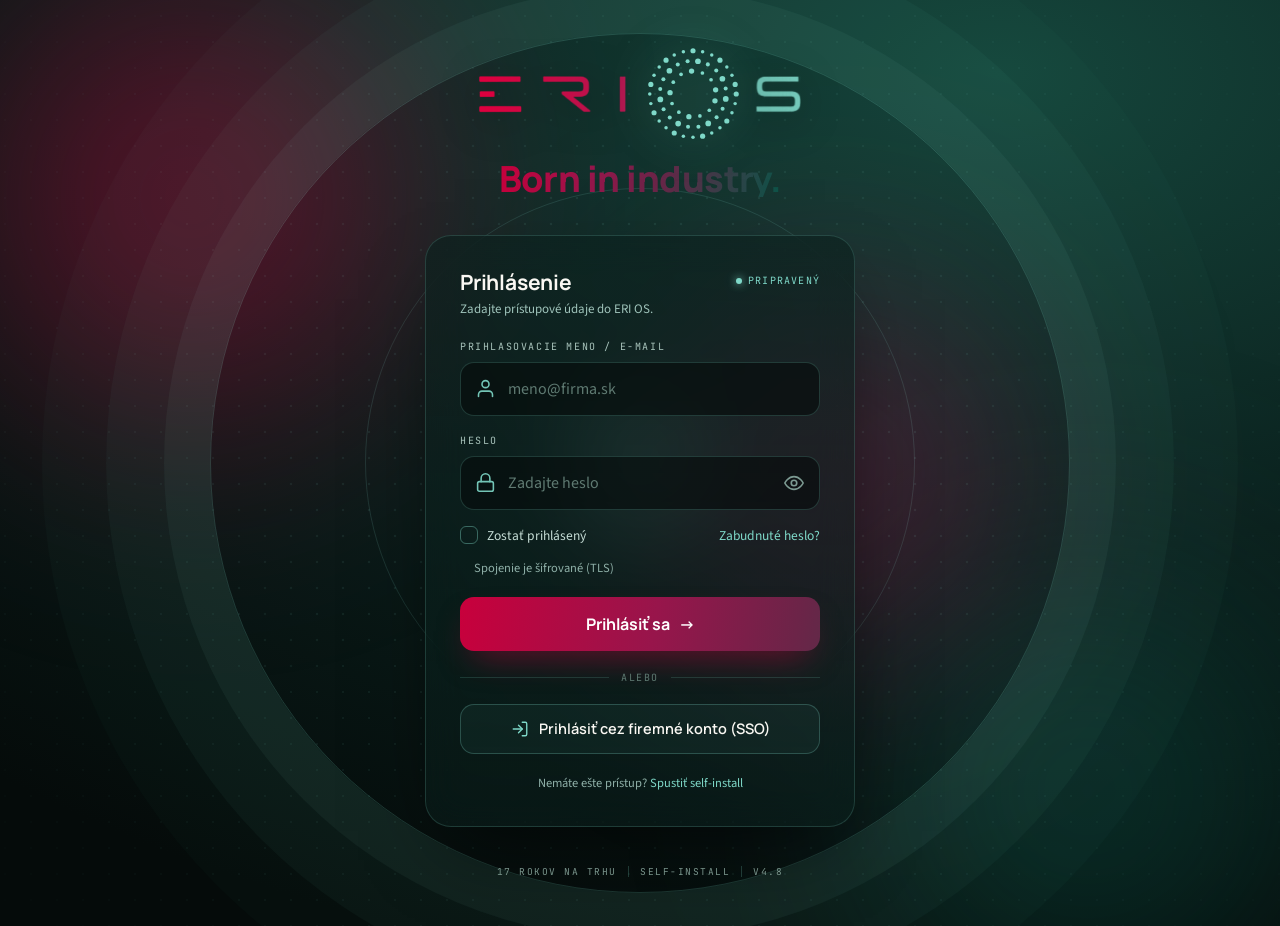
==== commit 72199ffd: "Update eri-login.html" ====
--- a/eri-login.html
+++ b/eri-login.html
@@ -1,7 +1,7 @@
 <!DOCTYPE html><html lang="sk"><head><meta charset="UTF-8">
 <meta name="viewport" content="width=device-width, initial-scale=1.0, viewport-fit=cover">
-<title>ERIOS ERP — Prihlásenie</title>
-<meta name="description" content="Prihlásenie do systému ERIOS ERP.">
+<title>ERI OS — Prihlásenie</title>
+<meta name="description" content="Prihlásenie do systému ERI OS.">
 <meta name="theme-color" content="#0B201D">
 <!-- PWA -->
 <link rel="manifest" href="[data-uri]">
@@ -179,7 +179,7 @@
       <div class="card-head">
         <div>
           <h1>Prihlásenie</h1>
-          <p class="sub">Zadajte prístupové údaje do ERIOS ERP.</p>
+          <p class="sub">Zadajte prístupové údaje do ERI OS.</p>
         </div>
         <span class="mode" id="mode"><span class="pip"></span>Pripravený</span>
       </div>
